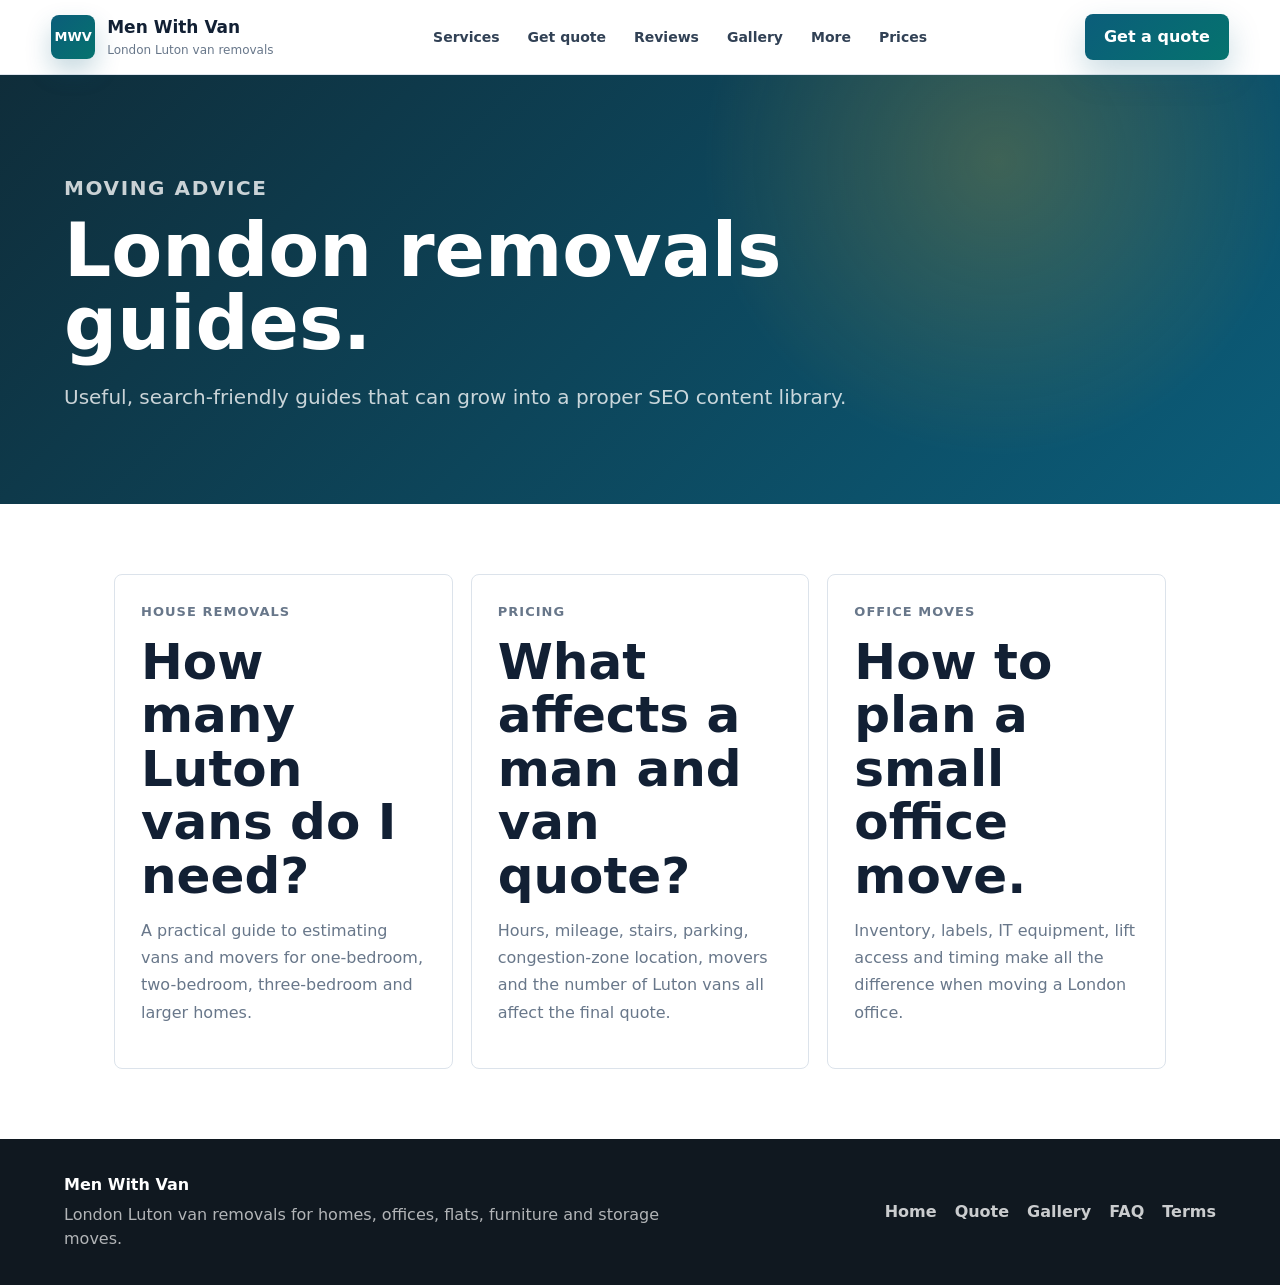
==== outputs/menwithvan-demo/blog.html @ d0f8f860 "Add color to Step 3 amount card" ====
<!doctype html>
<html lang="en-GB">
  <head>
    <meta charset="utf-8">
    <meta name="viewport" content="width=device-width, initial-scale=1">
    <title>Moving Advice | Men With Van London</title>
    <meta name="description" content="Moving advice from Men With Van, covering London Luton van removals, packing, stairs, office moves, furniture delivery and moving costs.">
    <link rel="canonical" href="https://www.menwithvan.com/blog.html">
    <link rel="stylesheet" href="styles.css?v=20260619-step3-color">
  </head>
  <body>
    <header class="site-header">
      <a class="brand" href="/" aria-label="Men With Van home"><span class="brand-mark">MWV</span><span><strong>Men With Van</strong><small>London Luton van removals</small></span></a>
      <nav class="main-nav" aria-label="Main navigation"><a href="/#services">Services</a><a href="/#quote">Get quote</a><a href="reviews.html">Reviews</a><a href="gallery.html">Gallery</a><div class="nav-dropdown"><button type="button" aria-haspopup="true">More</button><div class="dropdown-menu"><a href="/#areas">Areas</a><a href="faq.html">FAQ</a><a href="blog.html">Moving advice</a><a href="terms-and-conditions.html">Terms</a></div></div><a href="/#prices">Prices</a></nav>
      <a class="header-cta" href="/#quote">Get a quote</a>
    </header>
    <main>
      <section class="page-hero">
        <p class="eyebrow">Moving advice</p>
        <h1>London removals guides.</h1>
        <p>Useful, search-friendly guides that can grow into a proper SEO content library.</p>
      </section>
      <section class="content-page">
        <div class="article-grid">
          <article class="article-card"><p class="tag">House removals</p><h2>How many Luton vans do I need?</h2><p>A practical guide to estimating vans and movers for one-bedroom, two-bedroom, three-bedroom and larger homes.</p></article>
          <article class="article-card"><p class="tag">Pricing</p><h2>What affects a man and van quote?</h2><p>Hours, mileage, stairs, parking, congestion-zone location, movers and the number of Luton vans all affect the final quote.</p></article>
          <article class="article-card"><p class="tag">Office moves</p><h2>How to plan a small office move.</h2><p>Inventory, labels, IT equipment, lift access and timing make all the difference when moving a London office.</p></article>
        </div>
      </section>
    </main>
    <footer class="site-footer"><div><strong>Men With Van</strong><p>London Luton van removals for homes, offices, flats, furniture and storage moves.</p></div><nav aria-label="Footer navigation"><a href="/">Home</a><a href="/#quote">Quote</a><a href="gallery.html">Gallery</a><a href="faq.html">FAQ</a><a href="terms-and-conditions.html">Terms</a></nav></footer>
  </body>
</html>
---- outputs/menwithvan-demo/styles.css ----
:root {
  --ink: #122034;
  --text: #314155;
  --muted: #68778a;
  --line: #dce3eb;
  --paper: #ffffff;
  --soft: #f4f8fb;
  --soft-2: #eef5f4;
  --brand: #0b5d7a;
  --brand-2: #05736e;
  --brand-dark: #0f2d3a;
  --accent: #f0b429;
  --accent-soft: #fff6d8;
  --success: #2f8f5b;
  --shadow: 0 24px 70px rgba(8, 23, 38, 0.2);
  --max: 1180px;
}

* {
  box-sizing: border-box;
}

html {
  scroll-behavior: smooth;
  scroll-padding-top: 96px;
  overflow-x: clip;
}

body {
  margin: 0;
  color: var(--ink);
  font-family: Inter, ui-sans-serif, system-ui, -apple-system, BlinkMacSystemFont, "Segoe UI", sans-serif;
  background: var(--paper);
  overflow-x: clip;
}

body,
input,
select,
textarea,
button {
  font: 16px/1.5 Inter, ui-sans-serif, system-ui, -apple-system, BlinkMacSystemFont, "Segoe UI", sans-serif;
}

img {
  display: block;
  max-width: 100%;
}

a {
  color: inherit;
  text-decoration: none;
}

.skip-link {
  position: absolute;
  left: 16px;
  top: -60px;
  z-index: 100;
  padding: 10px 14px;
  color: #fff;
  background: var(--brand);
  border-radius: 8px;
}

.skip-link:focus {
  top: 12px;
}

.site-header {
  position: sticky;
  top: 0;
  z-index: 20;
  display: flex;
  align-items: center;
  justify-content: space-between;
  gap: 22px;
  padding: 14px clamp(18px, 4vw, 58px);
  background: rgba(255, 255, 255, 0.96);
  border-bottom: 1px solid rgba(220, 227, 235, 0.9);
  backdrop-filter: blur(16px);
}

.brand,
.main-nav,
.hero-actions,
.proof-list,
.metric-band,
.site-footer,
.site-footer nav {
  display: flex;
  align-items: center;
}

.brand {
  gap: 12px;
  min-width: 224px;
}

.brand-mark {
  display: grid;
  place-items: center;
  width: 44px;
  height: 44px;
  color: #fff;
  font-size: 13px;
  font-weight: 900;
  background: linear-gradient(135deg, var(--brand), var(--brand-2));
  border-radius: 8px;
  box-shadow: 0 12px 26px rgba(11, 93, 122, 0.24);
}

.brand strong,
.brand small {
  display: block;
}

.brand strong {
  font-size: 17px;
  letter-spacing: 0;
}

.brand small {
  color: var(--muted);
  font-size: 12px;
}

.main-nav {
  gap: clamp(14px, 2.2vw, 28px);
  color: var(--text);
  font-size: 14px;
  font-weight: 700;
}

.main-nav a {
  position: relative;
  padding: 8px 0;
}

.main-nav a::after,
.nav-dropdown > button::after {
  position: absolute;
  left: 0;
  bottom: 0;
  width: 0;
  height: 2px;
  background: var(--brand);
  content: "";
  transition: width 160ms ease;
}

.main-nav a:hover::after,
.nav-dropdown:hover > button::after,
.nav-dropdown:focus-within > button::after {
  width: 100%;
}

.nav-dropdown {
  position: relative;
}

.nav-dropdown > button {
  position: relative;
  padding: 8px 0;
  color: inherit;
  font: inherit;
  font-weight: 700;
  background: transparent;
  border: 0;
  cursor: pointer;
}

.dropdown-menu {
  position: absolute;
  right: 0;
  top: calc(100% + 10px);
  display: grid;
  min-width: 190px;
  padding: 10px;
  background: #fff;
  border: 1px solid var(--line);
  border-radius: 8px;
  box-shadow: var(--shadow);
  opacity: 0;
  pointer-events: none;
  transform: translateY(-6px);
  transition: opacity 140ms ease, transform 140ms ease;
}

.nav-dropdown:hover .dropdown-menu,
.nav-dropdown:focus-within .dropdown-menu {
  opacity: 1;
  pointer-events: auto;
  transform: translateY(0);
}

.dropdown-menu a {
  padding: 10px 12px;
  border-radius: 8px;
}

.dropdown-menu a::after {
  display: none;
}

.dropdown-menu a:hover {
  background: var(--soft);
}

.button,
.header-cta,
.quote-panel button {
  display: inline-flex;
  align-items: center;
  justify-content: center;
  min-height: 46px;
  padding: 0 19px;
  border: 0;
  border-radius: 8px;
  font-weight: 850;
  cursor: pointer;
}

.header-cta,
.button.primary,
.quote-panel button {
  color: #fff;
  background: linear-gradient(135deg, var(--brand), var(--brand-2));
  box-shadow: 0 14px 32px rgba(11, 93, 122, 0.22);
}

.button.secondary {
  color: #fff;
  background: rgba(255, 255, 255, 0.16);
  border: 1px solid rgba(255, 255, 255, 0.46);
}

.hero {
  position: relative;
  min-height: 760px;
  overflow: hidden;
  color: #fff;
}

.hero picture,
.hero-image,
.hero-overlay {
  position: absolute;
  inset: 0;
  width: 100%;
  height: 100%;
}

.hero-image {
  object-fit: cover;
  object-position: 50% center;
  filter: saturate(1.08) contrast(1.05) brightness(0.9);
  transform: scale(1.008);
  transform-origin: center;
}

.hero-overlay {
  background:
    radial-gradient(circle at 64% 18%, rgba(240, 180, 41, 0.14), transparent 28%),
    linear-gradient(90deg, rgba(8, 18, 29, 0.96) 0%, rgba(8, 18, 29, 0.82) 42%, rgba(8, 18, 29, 0.36) 100%),
    linear-gradient(180deg, rgba(8, 18, 29, 0.1), rgba(8, 18, 29, 0.72));
}

.hero-inner {
  position: relative;
  display: grid;
  grid-template-columns: minmax(360px, 0.92fr) minmax(460px, 640px);
  grid-template-areas:
    "copy quote"
    "support result";
  column-gap: 44px;
  row-gap: 24px;
  align-items: start;
  max-width: 1520px;
  min-height: 760px;
  margin: 0 auto;
  padding: 84px clamp(20px, 5vw, 64px);
}

.hero-copy-block {
  grid-area: copy;
  align-self: center;
  max-width: 760px;
}

.quote-support-card {
  grid-area: support;
  align-self: start;
  max-width: 620px;
  scroll-margin-top: 110px;
  padding: 22px;
  color: #fff;
  background:
    linear-gradient(135deg, rgba(15, 45, 58, 0.84), rgba(11, 93, 122, 0.62)),
    rgba(8, 18, 29, 0.72);
  border: 1px solid rgba(255, 255, 255, 0.18);
  border-radius: 8px;
  box-shadow: 0 22px 58px rgba(0, 0, 0, 0.2);
  backdrop-filter: blur(8px);
}

.quote-support-card .panel-kicker {
  color: var(--accent);
}

.quote-support-card h2 {
  max-width: 540px;
  margin-bottom: 12px;
  color: #fff;
  font-size: clamp(26px, 2.7vw, 40px);
  line-height: 1.08;
}

.quote-support-card p {
  max-width: 560px;
  margin-bottom: 18px;
  color: rgba(255, 255, 255, 0.82);
  font-size: 15px;
  font-weight: 650;
  line-height: 1.58;
}

.quote-support-card dl {
  display: grid;
  gap: 10px;
  margin: 0;
}

.quote-support-card dl div {
  display: grid;
  grid-template-columns: 108px minmax(0, 1fr);
  gap: 12px;
  padding: 12px 0;
  border-top: 1px solid rgba(255, 255, 255, 0.14);
}

.quote-support-card dt,
.quote-support-card dd {
  margin: 0;
}

.quote-support-card dt {
  color: var(--accent);
  font-size: 12px;
  font-weight: 950;
  text-transform: uppercase;
}

.quote-support-card dd {
  color: rgba(255, 255, 255, 0.9);
  font-size: 13px;
  font-weight: 760;
  line-height: 1.4;
}

.eyebrow,
.panel-kicker,
.tag {
  margin: 0 0 12px;
  color: var(--brand);
  font-size: 13px;
  font-weight: 900;
  letter-spacing: 0.08em;
  text-transform: uppercase;
}

.hero .eyebrow,
.final-cta .eyebrow {
  color: var(--accent);
}

h1,
h2,
h3,
p {
  margin-top: 0;
}

h1 {
  max-width: 820px;
  margin-bottom: 22px;
  font-size: clamp(42px, 5.8vw, 78px);
  line-height: 0.98;
  letter-spacing: 0;
}

h2 {
  margin-bottom: 14px;
  font-size: clamp(30px, 4.1vw, 50px);
  line-height: 1.07;
  letter-spacing: 0;
}

h3 {
  margin-bottom: 10px;
  font-size: 22px;
  line-height: 1.2;
}

.hero-copy {
  max-width: 660px;
  color: rgba(255, 255, 255, 0.88);
  font-size: clamp(18px, 2vw, 22px);
  line-height: 1.56;
}

.hero-actions {
  flex-wrap: wrap;
  gap: 12px;
  margin-top: 30px;
}

.proof-list {
  flex-wrap: wrap;
  gap: 10px;
  margin: 32px 0 0;
  padding: 0;
  list-style: none;
}

.proof-list li {
  padding: 9px 12px;
  color: rgba(255, 255, 255, 0.9);
  font-size: 14px;
  font-weight: 800;
  background: rgba(255, 255, 255, 0.13);
  border: 1px solid rgba(255, 255, 255, 0.22);
  border-radius: 8px;
}

.quote-panel {
  grid-area: quote;
  width: 100%;
  scroll-margin-top: 110px;
  padding: 24px;
  color: var(--ink);
  background: rgba(255, 255, 255, 0.96);
  border: 1px solid rgba(255, 255, 255, 0.72);
  border-radius: 8px;
  box-shadow: var(--shadow);
}

.quote-panel h2 {
  margin-bottom: 18px;
  font-size: 27px;
  line-height: 1.08;
}

.form-grid {
  display: grid;
  grid-template-columns: repeat(2, minmax(0, 1fr));
  gap: 12px;
}

label {
  color: var(--text);
  font-size: 13px;
  font-weight: 850;
}

label small {
  display: block;
  margin-top: 6px;
  color: var(--muted);
  font-size: 12px;
  font-weight: 700;
  line-height: 1.35;
}

.full {
  grid-column: 1 / -1;
}

.location-card {
  display: grid;
  gap: 12px;
  min-width: 0;
  margin: 0;
  padding: 14px;
  background: #f8fbfd;
  border: 1px solid var(--line);
  border-radius: 8px;
}

.delivery-stack {
  display: grid;
  grid-template-columns: minmax(0, 1fr) minmax(220px, 0.82fr);
  gap: 12px;
  align-items: stretch;
  min-width: 0;
}

.delivery-stack .location-card,
.delivery-stack .additional-stops {
  min-height: 100%;
}

.location-card legend {
  padding: 0 6px;
  color: var(--ink);
  font-size: 13px;
  font-weight: 900;
}

.included-note {
  display: grid;
  gap: 4px;
  align-self: stretch;
  align-content: start;
  padding: 12px 14px;
  background: #f7fbf8;
  border: 1px solid rgba(47, 143, 91, 0.24);
  border-radius: 8px;
}

.included-note strong {
  color: var(--ink);
  font-size: 13px;
  font-weight: 900;
}

.included-note span {
  color: var(--muted);
  font-size: 12px;
  font-weight: 750;
  line-height: 1.45;
}

.service-choice {
  display: grid;
  gap: 4px;
  align-content: start;
  align-self: stretch;
  min-width: 0;
  padding: 12px 14px;
  color: var(--ink);
  background: #fffdf6;
  border: 1px solid #ead7a2;
  border-radius: 8px;
}

.service-choice select {
  max-width: 160px;
  font-weight: 900;
}

.service-choice small {
  color: var(--text);
  font-weight: 720;
  line-height: 1.45;
}

input,
select,
textarea {
  width: 100%;
  margin-top: 7px;
  color: var(--ink);
  background: #fff;
  border: 1px solid var(--line);
  border-radius: 8px;
  outline: none;
  transition: border-color 140ms ease, box-shadow 140ms ease;
}

input,
select {
  height: 48px;
  padding: 0 12px;
}

textarea {
  min-height: 104px;
  padding: 12px;
  resize: vertical;
}

input:focus,
select:focus,
textarea:focus {
  border-color: var(--brand);
  box-shadow: 0 0 0 4px rgba(11, 93, 122, 0.12);
}

.quote-panel button {
  width: 100%;
  margin-top: 16px;
  font-size: 16px;
}

.form-note {
  margin: 10px 0 0;
  color: var(--muted);
  font-size: 12px;
  font-weight: 700;
}

.field-label {
  margin-bottom: 8px;
  color: var(--ink);
  font-size: 14px;
  font-weight: 850;
}

.additional-stops small {
  display: block;
  margin-top: 8px;
  color: var(--muted);
  font-size: 12px;
  line-height: 1.5;
}

.additional-stops {
  min-width: 0;
  padding: 14px;
  background: #fff;
  border: 1px solid rgba(11, 93, 122, 0.16);
  border-radius: 8px;
}

.additional-stop-list {
  display: grid;
  gap: 8px;
}

.additional-stop-row {
  display: grid;
  grid-template-columns: minmax(0, 1fr) auto;
  gap: 8px;
}

.date-time-grid {
  display: grid;
  grid-template-columns: repeat(2, minmax(0, 1fr));
  gap: 14px;
}

.quote-actions {
  display: grid;
  gap: 8px;
  margin-top: 16px;
}

.quote-actions[hidden],
.booking-panel[hidden],
.time-field[hidden] {
  display: none;
}

.quote-actions button,
.booking-panel button[type="submit"] {
  min-height: 48px;
  padding: 0 18px;
  color: #fff;
  font-weight: 900;
  background: var(--brand);
  border: 0;
  border-radius: 8px;
  cursor: pointer;
}

.quote-actions p {
  color: var(--muted);
  font-size: 13px;
}

.booking-hero-card {
  display: grid;
  grid-template-columns: auto 1fr;
  gap: 16px;
  align-items: start;
  padding: 20px;
  color: #fff;
  background:
    linear-gradient(135deg, rgba(15, 45, 58, 0.96), rgba(11, 93, 122, 0.94)),
    var(--brand-dark);
  border-radius: 8px;
}

.booking-step-pill {
  display: inline-flex;
  align-items: center;
  min-height: 30px;
  padding: 0 10px;
  color: var(--brand-dark);
  font-size: 12px;
  font-weight: 950;
  text-transform: uppercase;
  background: var(--accent);
  border-radius: 999px;
}

.booking-hero-card h3,
.booking-hero-card p {
  margin: 0;
}

.booking-hero-card h3 {
  color: #fff;
  font-size: clamp(24px, 3vw, 34px);
  line-height: 1.08;
}

.booking-hero-card p {
  max-width: 760px;
  margin-top: 8px;
  color: rgba(255, 255, 255, 0.8);
}

.booking-progress-strip {
  display: grid;
  grid-template-columns: repeat(3, minmax(0, 1fr));
  gap: 8px;
  margin: 14px 0;
}

.booking-progress-strip span {
  padding: 10px 12px;
  color: var(--brand-dark);
  font-size: 12px;
  font-weight: 950;
  text-align: center;
  text-transform: uppercase;
  background: #edf7f8;
  border: 1px solid rgba(11, 93, 122, 0.14);
  border-radius: 8px;
}

.booking-section {
  margin-top: 14px;
  padding: 18px;
  background: #fff;
  border: 1px solid var(--line);
  border-radius: 8px;
  box-shadow: 0 14px 36px rgba(13, 32, 51, 0.05);
}

.booking-section-head {
  margin-bottom: 14px;
}

.booking-section-head span,
.availability-card-head span,
.calendar-label {
  display: block;
  color: var(--brand);
  font-size: 12px;
  font-weight: 950;
  letter-spacing: 0;
  text-transform: uppercase;
}

.booking-section-head h4,
.availability-card-head strong {
  display: block;
  margin: 3px 0 0;
  color: var(--ink);
  font-size: 20px;
  line-height: 1.16;
}

.booking-section-head p {
  max-width: 720px;
  margin: 6px 0 0;
  color: var(--muted);
  font-size: 14px;
}

.schedule-board {
  display: grid;
  grid-template-columns: minmax(210px, 0.85fr) minmax(280px, 1.15fr);
  gap: 14px;
  align-items: stretch;
}

.calendar-card,
.availability-card {
  min-height: 100%;
  padding: 16px;
  background: #f8fbfd;
  border: 1px solid var(--line);
  border-radius: 8px;
}

.calendar-card {
  display: grid;
  gap: 14px;
  align-content: start;
}

.calendar-picker {
  display: grid;
  gap: 10px;
}

.calendar-nav {
  display: grid;
  grid-template-columns: 42px 1fr 42px;
  gap: 8px;
  align-items: center;
}

.calendar-nav strong {
  color: var(--ink);
  font-size: 17px;
  font-weight: 950;
  text-align: center;
}

.calendar-weekdays,
.calendar-grid {
  display: grid;
  grid-template-columns: repeat(7, minmax(0, 1fr));
  gap: 6px;
}

.calendar-weekdays span {
  color: var(--muted);
  font-size: 11px;
  font-weight: 900;
  text-align: center;
}

.calendar-empty {
  min-height: 38px;
}

.calendar-nav button,
.calendar-day {
  width: 100%;
  min-height: 38px;
  margin-top: 0;
  padding: 0;
  color: var(--ink);
  font-size: 13px;
  font-weight: 850;
  background: #fff;
  border: 1px solid var(--line);
  border-radius: 8px;
  box-shadow: none;
  cursor: pointer;
}

.calendar-nav button {
  min-height: 40px;
  color: var(--brand);
  font-size: 19px;
}

.calendar-nav button:disabled,
.calendar-day:disabled {
  color: #a0acba;
  background: #f5f8fa;
  cursor: not-allowed;
  opacity: 0.75;
}

.calendar-day.is-today {
  border-color: var(--accent);
  box-shadow: inset 0 0 0 1px rgba(240, 180, 41, 0.35);
}

.calendar-day.is-selected {
  color: #fff;
  background: linear-gradient(135deg, var(--brand), var(--brand-2));
  border-color: var(--brand);
  box-shadow: 0 10px 22px rgba(11, 93, 122, 0.18);
}

.selected-date-card {
  padding: 14px;
  background: #fff;
  border: 1px solid rgba(11, 93, 122, 0.16);
  border-radius: 8px;
}

.selected-date-card small,
.selected-date-card span {
  display: block;
  color: var(--muted);
  font-size: 12px;
  font-weight: 800;
}

.selected-date-card strong {
  display: block;
  margin: 4px 0;
  color: var(--ink);
  font-size: 19px;
  line-height: 1.18;
}

.selected-time-summary {
  margin-top: 8px;
  padding-top: 8px;
  color: var(--brand-dark);
  border-top: 1px solid rgba(11, 93, 122, 0.14);
}

.selected-time-summary[hidden] {
  display: none;
}

.availability-card {
  background:
    linear-gradient(180deg, #ffffff, #f8fbfd);
}

.availability-card-head {
  display: flex;
  justify-content: space-between;
  gap: 14px;
  margin-bottom: 12px;
}

.availability-card-head small {
  max-width: 170px;
  color: var(--muted);
  font-size: 12px;
  font-weight: 800;
  text-align: right;
}

.time-slot-grid {
  display: grid;
  grid-template-columns: repeat(auto-fit, minmax(78px, 1fr));
  gap: 8px;
}

.time-slot {
  display: block;
}

.time-slot input {
  position: absolute;
  opacity: 0;
  pointer-events: none;
}

.time-slot span {
  display: block;
  min-height: 42px;
  padding: 11px 8px;
  color: var(--ink);
  font-size: 13px;
  font-weight: 850;
  text-align: center;
  background: #fff;
  border: 1px solid var(--line);
  border-radius: 8px;
  cursor: pointer;
}

.time-slot input:focus-visible + span {
  outline: 3px solid rgba(11, 93, 122, 0.22);
  outline-offset: 2px;
}

.time-slot input:checked + span {
  color: #fff;
  background: linear-gradient(135deg, var(--brand), var(--brand-2));
  border-color: var(--brand);
  box-shadow: 0 10px 22px rgba(11, 93, 122, 0.2);
}

.time-slot input:disabled + span {
  color: var(--muted);
  background: #f5f8fa;
  cursor: not-allowed;
}

.time-slot.unavailable span {
  text-decoration: line-through;
}

.availability-note {
  margin: 0 0 10px;
  padding: 10px 12px;
  color: var(--muted);
  font-size: 12px;
  font-weight: 750;
  line-height: 1.45;
  background: #eef7fa;
  border: 1px solid rgba(11, 93, 122, 0.14);
  border-radius: 8px;
}

.availability-note[hidden] {
  display: none;
}

.availability-note.ok {
  color: var(--brand-dark);
}

.availability-note.warn {
  color: #9d3f2f;
  background: #fff8f6;
  border-color: #f0b8aa;
}

.inline-action,
.remove-stop {
  min-height: 42px;
  padding: 0 12px;
  color: var(--brand);
  font-weight: 850;
  background: #eef7fa;
  border: 1px solid rgba(11, 93, 122, 0.22);
  border-radius: 8px;
  cursor: pointer;
}

.inline-action {
  margin-top: 8px;
}

.remove-stop {
  color: #9d3f2f;
  background: #fff8f6;
  border-color: #f0b8aa;
}

.quote-result {
  grid-area: result;
  justify-self: stretch;
  width: 100%;
  scroll-margin-top: 110px;
  margin-top: 0;
  padding: 18px;
  color: var(--text);
  background: #f8fbfd;
  border: 1px solid var(--line);
  border-radius: 8px;
}

.quote-result[hidden] {
  display: none;
}

.quote-result.loading {
  border-color: rgba(11, 93, 122, 0.32);
}

.quote-result.success {
  background: #f7fbf8;
  border-color: rgba(47, 143, 91, 0.28);
}

.quote-result.error {
  background: #fff8f6;
  border-color: #f0b8aa;
}

.quote-result.payment-panel {
  background: #f8fbfd;
  border-color: rgba(11, 93, 122, 0.22);
  box-shadow: 0 18px 44px rgba(13, 32, 51, 0.08);
}

.embedded-payment-panel {
  margin-top: 18px;
  padding: clamp(10px, 1.5vw, 16px);
  background:
    linear-gradient(135deg, rgba(238, 247, 250, 0.96), rgba(255, 255, 255, 0.98) 54%, rgba(255, 246, 216, 0.36)),
    #fff;
  border: 1px solid rgba(11, 93, 122, 0.18);
  border-radius: 8px;
  border-color: rgba(11, 93, 122, 0.18);
  box-shadow: 0 24px 62px rgba(13, 32, 51, 0.11);
}

.embedded-payment-panel.is-refreshing .embedded-checkout-frame {
  min-height: 220px;
  opacity: 0.42;
  pointer-events: none;
}

.embedded-payment-shell {
  display: grid;
  grid-template-columns: 1fr;
  gap: 14px;
  align-items: start;
}

.embedded-payment-summary,
.embedded-payment-form-card {
  padding: clamp(18px, 2.2vw, 26px);
  background: rgba(255, 255, 255, 0.96);
  border: 1px solid rgba(11, 93, 122, 0.14);
  border-radius: 8px;
  box-shadow: 0 16px 38px rgba(13, 32, 51, 0.07);
}

.embedded-payment-summary {
  background:
    linear-gradient(180deg, rgba(11, 93, 122, 0.98), rgba(16, 111, 145, 0.96)),
    var(--brand);
  color: #fff;
}

.embedded-payment-summary .booking-step-pill {
  color: var(--brand-dark);
  background: #fff;
  border-color: rgba(255, 255, 255, 0.5);
}

.embedded-payment-head {
  margin-top: 14px;
}

.embedded-payment-head span,
.embedded-payment-form-head span {
  display: block;
  color: var(--accent);
  font-size: 12px;
  font-weight: 950;
  text-transform: uppercase;
}

.embedded-payment-head strong {
  display: block;
  margin-top: 5px;
  color: #fff;
  font-size: clamp(28px, 3.2vw, 42px);
  line-height: 1.08;
  text-transform: uppercase;
}

.embedded-payment-head p,
.secure-payment-note {
  color: rgba(255, 255, 255, 0.78);
}

.payment-amount-card {
  position: relative;
  display: grid;
  justify-items: center;
  gap: 8px;
  margin-top: 18px;
  padding: 20px 18px 18px;
  color: var(--ink);
  text-align: center;
  background:
    linear-gradient(135deg, rgba(255, 246, 216, 0.98) 0%, rgba(255, 255, 255, 0.98) 48%, rgba(229, 248, 250, 0.98) 100%);
  border: 1px solid rgba(240, 180, 41, 0.48);
  border-radius: 8px;
  box-shadow:
    0 18px 36px rgba(13, 32, 51, 0.14),
    inset 0 1px 0 rgba(255, 255, 255, 0.78);
  overflow: hidden;
}

.payment-amount-card::before {
  content: "";
  position: absolute;
  top: 0;
  right: 0;
  left: 0;
  height: 4px;
  background: linear-gradient(90deg, var(--accent), #f7d86b, var(--brand-2));
}

.payment-amount-card small,
.payment-amount-card span {
  display: block;
  color: rgba(11, 93, 122, 0.78);
  font-size: 12px;
  font-weight: 950;
  text-transform: uppercase;
}

.payment-amount-card strong {
  display: block;
  color: var(--brand-dark);
  font-size: clamp(34px, 4.2vw, 48px);
  line-height: 1;
}

.payment-summary-lines {
  display: grid;
  gap: 8px;
  margin-top: 16px;
  padding-top: 16px;
  border-top: 1px solid rgba(255, 255, 255, 0.2);
}

.payment-summary-lines p {
  display: grid;
  grid-template-columns: 86px minmax(0, 1fr);
  gap: 10px;
  margin: 0;
  color: rgba(255, 255, 255, 0.92);
  font-size: 14px;
  font-weight: 780;
  line-height: 1.38;
}

.payment-summary-lines span {
  color: rgba(255, 255, 255, 0.64);
  font-size: 12px;
  font-weight: 950;
  text-transform: uppercase;
}

.payment-overtime-note {
  display: grid;
  gap: 4px;
  margin-top: 14px;
  padding: 13px 14px;
  color: var(--ink);
  background: var(--accent-soft);
  border: 1px solid rgba(240, 180, 41, 0.46);
  border-radius: 8px;
}

.payment-overtime-note strong {
  color: var(--brand-dark);
  font-size: 13px;
  font-weight: 950;
}

.payment-overtime-note span {
  color: var(--text);
  font-size: 13px;
  font-weight: 760;
  line-height: 1.42;
}

.secure-payment-note {
  margin-top: 14px;
  font-size: 13px;
  line-height: 1.45;
}

.embedded-payment-form-head strong {
  display: block;
  margin-top: 3px;
  color: var(--ink);
  font-size: 24px;
}

.embedded-payment-status {
  margin: 12px 0;
  padding: 10px 12px;
  color: var(--muted);
  font-size: 13px;
  font-weight: 800;
  background: #eef7fa;
  border: 1px solid rgba(11, 93, 122, 0.14);
  border-radius: 8px;
}

.embedded-payment-status.ok {
  color: var(--brand-dark);
}

.embedded-payment-status.warn {
  color: #9d3f2f;
  background: #fff8f6;
  border-color: #f0b8aa;
}

.embedded-checkout-frame {
  min-height: 560px;
  overflow: hidden;
  background: #fff;
  border: 1px solid var(--line);
  border-radius: 8px;
}

.quote-result strong {
  color: var(--ink);
}

.quote-result .embedded-payment-head strong,
.quote-result .payment-summary-lines p {
  color: #fff;
}

.quote-result .payment-amount-card strong {
  color: var(--brand-dark);
}

.quote-result .embedded-payment-form-head strong {
  color: var(--ink);
}

.quote-result p,
.quote-result ul {
  margin: 8px 0 0;
  padding: 0;
}

.quote-result ul {
  padding-left: 18px;
  color: var(--muted);
  font-size: 13px;
}

.quote-result-head,
.quote-breakdown div {
  display: flex;
  align-items: baseline;
  justify-content: space-between;
  gap: 14px;
}

.quote-result-head {
  margin-bottom: 14px;
}

.quote-result-head span {
  color: var(--muted);
  font-size: 13px;
  font-weight: 850;
  text-transform: uppercase;
}

.quote-result-head strong {
  font-size: 28px;
}

.quote-breakdown {
  display: grid;
  gap: 8px;
  margin: 0;
  padding-top: 12px;
  border-top: 1px solid var(--line);
}

.quote-breakdown dt {
  color: var(--muted);
}

.quote-breakdown dd {
  margin: 0;
  color: var(--ink);
  font-weight: 850;
  text-align: right;
}

.quote-breakdown dd small {
  display: block;
  margin-top: 3px;
  color: var(--muted);
  font-size: 12px;
  font-weight: 750;
}

.quote-breakdown .total {
  padding-top: 8px;
  border-top: 1px solid var(--line);
}

.quote-breakdown .total dt,
.quote-breakdown .total dd {
  color: var(--ink);
  font-weight: 900;
}

.quote-distance {
  color: var(--muted);
  font-size: 13px;
}

.booking-panel {
  margin-top: 22px;
  padding: 16px;
  background:
    linear-gradient(180deg, rgba(255, 255, 255, 0.92), rgba(244, 248, 251, 0.96)),
    #fff;
  border: 1px solid rgba(11, 93, 122, 0.15);
  border-radius: 8px;
  box-shadow: 0 22px 58px rgba(13, 32, 51, 0.1);
}

.booking-panel h3 {
  margin-bottom: 6px;
}

.booking-panel p {
  color: var(--muted);
  font-size: 14px;
}

.address-section {
  background:
    linear-gradient(135deg, rgba(238, 247, 250, 0.96), rgba(255, 255, 255, 0.98) 52%, rgba(255, 246, 216, 0.5)),
    #fff;
  border-color: rgba(11, 93, 122, 0.18);
  box-shadow: 0 18px 42px rgba(13, 32, 51, 0.08);
}

.address-field-grid {
  gap: 14px;
}

.address-card {
  display: grid;
  align-content: start;
  min-width: 0;
  padding: 14px;
  color: var(--text);
  background: rgba(255, 255, 255, 0.92);
  border: 1px solid rgba(11, 93, 122, 0.16);
  border-radius: 8px;
  box-shadow: 0 12px 28px rgba(13, 32, 51, 0.05);
}

.address-card textarea {
  min-height: 122px;
  background: #fbfdff;
}

.booking-panel button {
  width: 100%;
  margin-top: 16px;
}

.booking-submit-status {
  margin: 14px 0 0;
  padding: 12px 14px;
  color: var(--brand-dark);
  font-size: 13px;
  font-weight: 850;
  background: #eef7fa;
  border: 1px solid rgba(11, 93, 122, 0.16);
  border-radius: 8px;
}

.booking-submit-status.warn {
  color: #9d3f2f;
  background: #fff8f6;
  border-color: #f0b8aa;
}

.booking-submit-status[hidden] {
  display: none;
}

.booking-panel .calendar-nav button,
.booking-panel .calendar-day {
  margin-top: 0;
}

.payment-choice-panel {
  display: grid;
  gap: 14px;
  padding: 14px;
  background:
    linear-gradient(135deg, rgba(238, 247, 250, 0.98), rgba(255, 255, 255, 0.98) 58%, rgba(255, 246, 216, 0.5)),
    #fff;
  border: 1px solid rgba(11, 93, 122, 0.16);
  border-radius: 8px;
}

.payment-choice-copy {
  display: grid;
  gap: 3px;
}

.payment-choice-copy span,
.payment-choice-eyebrow {
  color: var(--brand);
  font-size: 11px;
  font-weight: 950;
  letter-spacing: 0.04em;
  text-transform: uppercase;
}

.payment-choice-copy strong {
  color: var(--ink);
  font-size: 18px;
  line-height: 1.2;
}

.payment-choice-grid {
  display: grid;
  grid-template-columns: repeat(2, minmax(0, 1fr));
  gap: 12px;
}

.payment-choice-card {
  position: relative;
  display: block;
  min-width: 0;
}

.payment-choice-card input {
  position: absolute;
  opacity: 0;
  pointer-events: none;
}

.payment-choice-card-body {
  display: grid;
  align-content: start;
  gap: 6px;
  min-height: 146px;
  padding: 16px;
  background: rgba(255, 255, 255, 0.92);
  border: 1px solid var(--line);
  border-radius: 8px;
  cursor: pointer;
  transition: border-color 140ms ease, box-shadow 140ms ease, transform 140ms ease;
}

.payment-choice-card strong {
  color: var(--ink);
  font-size: 18px;
  line-height: 1.2;
}

.payment-choice-card small {
  margin-top: 0;
  color: var(--muted);
  font-size: 13px;
  line-height: 1.45;
}

.payment-choice-card input:focus-visible + .payment-choice-card-body {
  outline: 3px solid rgba(11, 93, 122, 0.22);
  outline-offset: 2px;
}

.payment-choice-card input:checked + .payment-choice-card-body {
  border-color: rgba(11, 93, 122, 0.42);
  box-shadow: 0 14px 30px rgba(11, 93, 122, 0.14), inset 0 0 0 2px rgba(240, 180, 41, 0.36);
  transform: translateY(-1px);
}

.payment-choice-card input:checked + .payment-choice-card-body .payment-choice-eyebrow {
  color: #8d6817;
}

.payment-choice-note {
  margin: 0;
  padding: 11px 12px;
  color: var(--text);
  font-size: 13px;
  font-weight: 760;
  line-height: 1.45;
  background: rgba(255, 246, 216, 0.75);
  border: 1px solid #ead7a2;
  border-radius: 8px;
}

.payment-link {
  display: inline-flex;
  align-items: center;
  justify-content: center;
  min-height: 46px;
  padding: 0 18px;
  color: #fff;
  font-weight: 900;
  background: var(--brand);
  border-radius: 8px;
  text-decoration: none;
}

.secondary-link {
  color: var(--brand);
  background: #eef7fa;
  border: 1px solid rgba(11, 93, 122, 0.22);
}

.calendar-actions {
  display: flex;
  flex-wrap: wrap;
  gap: 10px;
}

.terms-check {
  display: flex;
  gap: 10px;
  align-items: flex-start;
  padding: 12px 14px;
  color: var(--text);
  background: #f8fbfd;
  border: 1px solid var(--line);
  border-radius: 8px;
}

.terms-check input {
  width: auto;
  height: auto;
  margin-top: 3px;
}

.terms-check a {
  color: var(--brand);
  text-decoration: underline;
  text-underline-offset: 2px;
}

.metric-band {
  position: relative;
  z-index: 2;
  display: grid;
  grid-template-columns: repeat(4, minmax(0, 1fr));
  max-width: var(--max);
  margin: -44px auto 0;
  padding: 0 clamp(20px, 4vw, 0px);
  gap: 14px;
}

.metric-band div {
  min-height: 122px;
  padding: 22px;
  background: #fff;
  border: 1px solid var(--line);
  border-top: 4px solid var(--brand);
  border-radius: 8px;
  box-shadow: 0 18px 52px rgba(13, 32, 51, 0.12);
}

.metric-band strong,
.metric-band span {
  display: block;
}

.metric-band strong {
  margin-bottom: 7px;
  color: var(--brand-dark);
  font-size: 25px;
  line-height: 1.1;
}

.metric-band span {
  color: var(--muted);
}

.gallery-preview-section {
  padding: 88px clamp(20px, 5vw, 72px);
  background:
    linear-gradient(180deg, #fff 0%, #f7fbfd 100%);
}

.gallery-preview-layout {
  display: grid;
  grid-template-columns: minmax(280px, 0.78fr) minmax(420px, 1.22fr);
  gap: 26px;
  align-items: stretch;
  max-width: var(--max);
  margin: 0 auto;
}

.gallery-copy-panel {
  display: grid;
  align-content: center;
  padding: clamp(26px, 4vw, 42px);
  color: #fff;
  background:
    radial-gradient(circle at 20% 14%, rgba(240, 180, 41, 0.22), transparent 28%),
    linear-gradient(135deg, var(--brand-dark), var(--brand));
  border-radius: 8px;
  box-shadow: var(--shadow);
}

.gallery-copy-panel .eyebrow {
  color: var(--accent);
}

.gallery-copy-panel h2 {
  color: #fff;
  font-size: clamp(30px, 4vw, 48px);
}

.gallery-copy-panel p {
  color: rgba(255, 255, 255, 0.78);
  font-size: 17px;
  line-height: 1.7;
}

.gallery-copy-panel .button {
  justify-self: start;
  margin-top: 16px;
  background: #fff;
  color: var(--brand-dark);
}

.gallery-mosaic {
  display: grid;
  grid-template-columns: minmax(0, 1.1fr) minmax(220px, 0.9fr);
  grid-auto-rows: minmax(190px, 1fr);
  gap: 14px;
  min-height: 520px;
}

.gallery-tile,
.gallery-card {
  position: relative;
  overflow: hidden;
  background: var(--soft);
  border-radius: 8px;
}

.gallery-tile {
  display: block;
  min-height: 100%;
  box-shadow: 0 22px 58px rgba(13, 32, 51, 0.12);
}

.gallery-tile-large {
  grid-row: span 2;
}

.gallery-tile img,
.gallery-card img,
.gallery-hero img {
  width: 100%;
  height: 100%;
  object-fit: cover;
}

.gallery-tile::after,
.gallery-card::after {
  position: absolute;
  inset: auto 0 0;
  height: 42%;
  background: linear-gradient(180deg, transparent, rgba(8, 18, 29, 0.72));
  content: "";
}

.gallery-tile span,
.gallery-card figcaption {
  position: absolute;
  left: 16px;
  right: 16px;
  bottom: 14px;
  z-index: 1;
  color: #fff;
  font-size: 14px;
  font-weight: 900;
  line-height: 1.35;
}

.gallery-hero {
  display: grid;
  grid-template-columns: minmax(300px, 0.88fr) minmax(360px, 1.12fr);
  gap: clamp(22px, 4vw, 52px);
  align-items: center;
}

.gallery-hero > * {
  max-width: none;
}

.gallery-hero img {
  aspect-ratio: 16 / 10;
  max-height: 520px;
  border-radius: 8px;
  box-shadow: 0 28px 74px rgba(0, 0, 0, 0.24);
}

.gallery-page {
  max-width: 1320px;
}

.gallery-grid-page {
  display: grid;
  grid-template-columns: repeat(3, minmax(0, 1fr));
  grid-auto-flow: dense;
  gap: 16px;
}

.gallery-card {
  min-height: 280px;
  margin: 0;
  box-shadow: 0 18px 44px rgba(13, 32, 51, 0.08);
}

.gallery-card-large {
  grid-column: span 2;
  grid-row: span 2;
  min-height: 578px;
}

.gallery-card-tall {
  grid-row: span 2;
}

.section,
.area-section,
.pricing-section,
.standards-section,
.process-section,
.faq-section,
.final-cta {
  padding: 92px clamp(20px, 5vw, 72px);
}

.section-heading {
  max-width: 780px;
  margin-bottom: 36px;
}

.section-heading p:not(.eyebrow) {
  color: var(--muted);
  font-size: 18px;
  line-height: 1.65;
}

.service-grid,
.pricing-grid,
.standards-grid {
  display: grid;
  gap: 18px;
  max-width: var(--max);
  margin: 0 auto;
}

.service-grid {
  grid-template-columns: repeat(3, minmax(0, 1fr));
}

.service-card,
.pricing-grid article,
.standards-grid article,
.faq-list details {
  background: #fff;
  border: 1px solid var(--line);
  border-radius: 8px;
}

.service-card {
  min-height: 260px;
  padding: 28px;
}

.service-card span {
  display: inline-flex;
  margin-bottom: 30px;
  color: var(--brand);
  font-weight: 900;
}

.service-card p,
.pricing-grid p,
.standards-grid p,
.area-copy p,
.faq-list p,
.steps li {
  color: var(--muted);
  line-height: 1.65;
}

.area-section,
.standards-section {
  background: var(--soft);
}

.area-layout {
  display: grid;
  grid-template-columns: minmax(300px, 0.9fr) minmax(340px, 1.1fr);
  gap: 38px;
  max-width: var(--max);
  margin: 0 auto;
}

.area-copy {
  padding: 34px;
  color: #fff;
  background: linear-gradient(135deg, var(--brand-dark), #0b5d7a);
  border-radius: 8px;
  box-shadow: var(--shadow);
}

.area-copy p {
  color: rgba(255, 255, 255, 0.78);
}

.area-list {
  display: grid;
  grid-template-columns: repeat(2, minmax(0, 1fr));
  gap: 14px;
  margin: 0;
  padding: 0;
  list-style: none;
}

.area-list li {
  display: flex;
  align-items: center;
  min-height: 72px;
  padding: 0 20px;
  color: var(--ink);
  font-weight: 850;
  background: #fff;
  border: 1px solid var(--line);
  border-radius: 8px;
}

.area-list li::before {
  width: 10px;
  height: 10px;
  margin-right: 12px;
  background: var(--success);
  border-radius: 99px;
  content: "";
}

.pricing-section {
  background: linear-gradient(180deg, #fff 0%, var(--soft-2) 100%);
}

.pricing-grid {
  grid-template-columns: repeat(3, minmax(0, 1fr));
}

.pricing-grid article {
  padding: 30px;
}

.pricing-note {
  max-width: var(--max);
  margin: 18px auto 0;
  padding: 20px 24px;
  color: var(--text);
  background: #fff;
  border: 1px solid var(--line);
  border-radius: 8px;
}

.pricing-note strong {
  color: var(--ink);
}

.pricing-grid .featured {
  color: #fff;
  background: var(--brand-dark);
  border-color: var(--brand-dark);
  box-shadow: var(--shadow);
}

.pricing-grid .featured p {
  color: rgba(255, 255, 255, 0.78);
}

.pricing-grid .featured .tag {
  color: var(--accent);
}

.price {
  margin-bottom: 12px;
  color: var(--ink);
  font-size: 38px;
  font-weight: 900;
  line-height: 1;
}

.featured .price {
  color: #fff;
}

.standards-grid {
  grid-template-columns: repeat(4, minmax(0, 1fr));
}

.standards-grid article {
  padding: 26px;
}

.process-section {
  background: #fff;
}

.steps {
  display: grid;
  grid-template-columns: repeat(4, minmax(0, 1fr));
  gap: 16px;
  max-width: var(--max);
  margin: 0 auto;
  padding: 0;
  list-style: none;
  counter-reset: step;
}

.steps li {
  position: relative;
  min-height: 210px;
  padding: 76px 22px 22px;
  background: var(--soft);
  border-radius: 8px;
}

.steps li::before {
  position: absolute;
  left: 22px;
  top: 22px;
  display: grid;
  place-items: center;
  width: 38px;
  height: 38px;
  color: #fff;
  font-weight: 900;
  background: var(--brand);
  border-radius: 8px;
  counter-increment: step;
  content: counter(step);
}

.steps strong {
  display: block;
  margin-bottom: 8px;
  color: var(--ink);
  font-size: 18px;
}

.faq-section {
  background: var(--soft);
}

.faq-list {
  display: grid;
  gap: 12px;
  max-width: 900px;
}

.faq-list details {
  padding: 20px 22px;
}

.faq-list summary {
  color: var(--ink);
  font-weight: 900;
  cursor: pointer;
}

.faq-list p {
  margin: 12px 0 0;
}

.final-cta {
  color: #fff;
  text-align: center;
  background:
    radial-gradient(circle at 30% 20%, rgba(240, 180, 41, 0.18), transparent 26%),
    linear-gradient(135deg, var(--brand-dark), var(--brand));
}

.final-cta h2 {
  max-width: 860px;
  margin: 0 auto 26px;
}

.site-footer {
  justify-content: space-between;
  gap: 22px;
  padding: 34px clamp(20px, 5vw, 72px);
  color: #fff;
  background: #101820;
}

.site-footer p {
  max-width: 620px;
  margin: 6px 0 0;
  color: rgba(255, 255, 255, 0.68);
}

.site-footer nav {
  flex-wrap: wrap;
  gap: 18px;
  color: rgba(255, 255, 255, 0.78);
  font-weight: 750;
}

.page-hero {
  padding: 98px clamp(20px, 5vw, 72px) 72px;
  color: #fff;
  background:
    radial-gradient(circle at 78% 20%, rgba(240, 180, 41, 0.22), transparent 28%),
    linear-gradient(135deg, var(--brand-dark), var(--brand));
}

.page-hero > * {
  max-width: 900px;
}

.page-hero p {
  color: rgba(255, 255, 255, 0.78);
  font-size: 20px;
}

.content-page {
  max-width: var(--max);
  margin: 0 auto;
  padding: 70px clamp(20px, 5vw, 72px);
}

.content-grid,
.article-grid {
  display: grid;
  grid-template-columns: repeat(3, minmax(0, 1fr));
  gap: 18px;
}

.content-card,
.article-card {
  padding: 26px;
  background: #fff;
  border: 1px solid var(--line);
  border-radius: 8px;
}

.content-card p,
.article-card p,
.terms-section p,
.terms-section li {
  color: var(--muted);
  line-height: 1.7;
}

.terms-page {
  max-width: 980px;
}

.terms-section {
  padding: 26px 0;
  border-bottom: 1px solid var(--line);
}

.terms-section:last-child {
  border-bottom: 0;
}

.terms-section h2 {
  font-size: 28px;
}

.terms-section ol,
.terms-section ul {
  display: grid;
  gap: 8px;
  padding-left: 20px;
}

@media (max-width: 1020px) {
  .main-nav {
    display: none;
  }

  .hero,
  .hero-inner {
    min-height: auto;
  }

  .hero-inner {
    grid-template-columns: 1fr;
    grid-template-areas:
      "copy"
      "quote"
      "support"
      "result";
    padding-top: 76px;
  }

  .quote-panel,
  .quote-support-card {
    max-width: 720px;
    width: 100%;
    justify-self: center;
  }

  .quote-result {
    max-width: 720px;
    width: 100%;
  }

  .embedded-payment-shell {
    grid-template-columns: 1fr;
  }

  .metric-band,
  .service-grid,
  .standards-grid,
  .steps,
  .content-grid,
  .article-grid {
    grid-template-columns: repeat(2, minmax(0, 1fr));
  }

  .area-layout,
  .pricing-grid,
  .gallery-preview-layout,
  .gallery-hero {
    grid-template-columns: 1fr;
  }

  .gallery-grid-page {
    grid-template-columns: repeat(2, minmax(0, 1fr));
  }

  .gallery-card-large,
  .gallery-card-tall {
    grid-column: span 1;
    grid-row: span 1;
    min-height: 320px;
  }
}

@media (max-width: 680px) {
  .site-header {
    align-items: flex-start;
  }

  .brand {
    min-width: 0;
  }

  .header-cta {
    display: none;
  }

  h1 {
    font-size: 42px;
  }

  .hero-inner {
    padding: 62px 18px 48px;
  }

  .quote-panel {
    padding: 20px;
  }

  .quote-support-card {
    padding: 20px;
  }

  .quote-support-card dl div {
    grid-template-columns: 1fr;
    gap: 4px;
  }

  .form-grid,
  .metric-band,
  .service-grid,
  .standards-grid,
  .steps,
  .area-list,
  .content-grid,
  .article-grid,
  .gallery-mosaic,
  .gallery-grid-page {
    grid-template-columns: 1fr;
  }

  .gallery-preview-section {
    padding-block: 58px;
  }

  .gallery-mosaic,
  .gallery-card {
    min-height: 260px;
  }

  .additional-stop-row {
    grid-template-columns: 1fr;
  }

  .delivery-stack {
    grid-template-columns: 1fr;
  }

  .date-time-grid,
  .schedule-board,
  .booking-hero-card,
  .booking-progress-strip {
    grid-template-columns: 1fr;
  }

  .booking-panel {
    padding: 12px;
  }

  .booking-section {
    padding: 14px;
  }

  .availability-card-head {
    display: grid;
  }

  .availability-card-head small {
    max-width: none;
    text-align: left;
  }

  .time-slot-grid {
    grid-template-columns: repeat(2, minmax(0, 1fr));
  }

  .payment-choice-grid {
    grid-template-columns: 1fr;
  }

  .payment-choice-card-body {
    min-height: 0;
  }

  .embedded-payment-summary,
  .embedded-payment-form-card {
    padding: 14px;
  }

  .payment-summary-lines p {
    grid-template-columns: 1fr;
    gap: 2px;
  }

  .embedded-checkout-frame {
    min-height: 620px;
  }

  .metric-band {
    margin-top: 0;
    padding: 18px;
  }

  .section,
  .area-section,
  .pricing-section,
  .standards-section,
  .process-section,
  .faq-section,
  .final-cta {
    padding-block: 62px;
  }

  .area-copy,
  .service-card,
  .pricing-grid article,
  .standards-grid article {
    padding: 22px;
  }

  .site-footer {
    align-items: flex-start;
    flex-direction: column;
  }
}
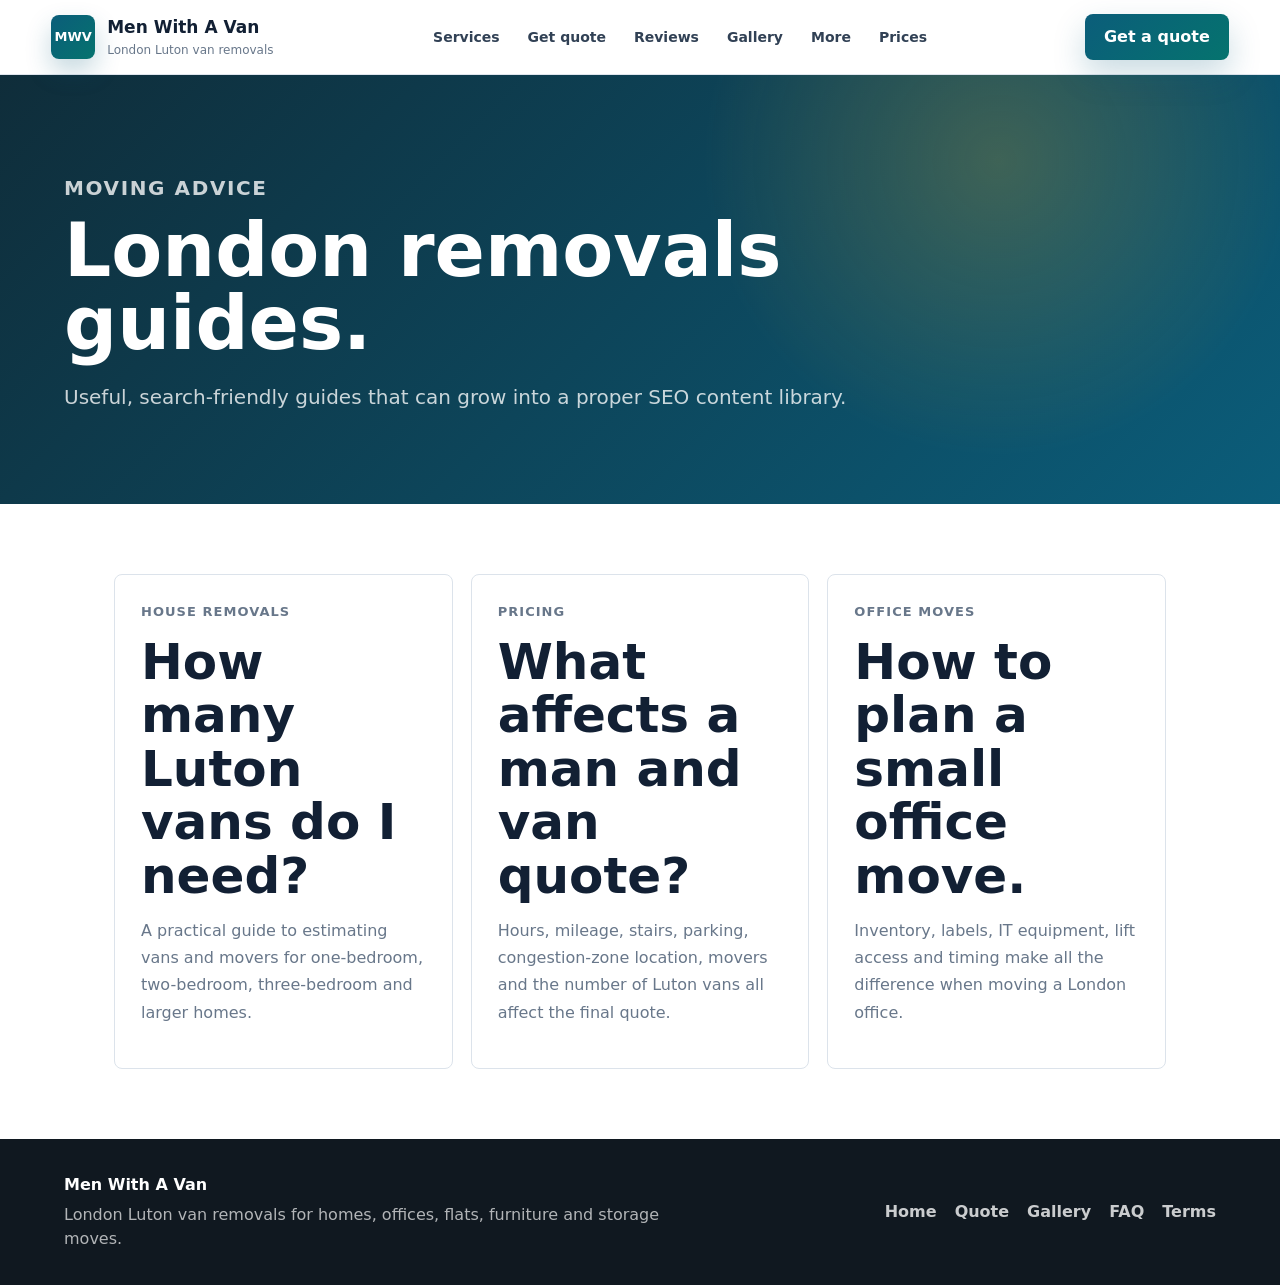
==== commit defc8800: "Restore Men With A Van brand wording" ====
--- a/outputs/menwithvan-demo/blog.html
+++ b/outputs/menwithvan-demo/blog.html
@@ -3,14 +3,14 @@
   <head>
     <meta charset="utf-8">
     <meta name="viewport" content="width=device-width, initial-scale=1">
-    <title>Moving Advice | Men With Van London</title>
-    <meta name="description" content="Moving advice from Men With Van, covering London Luton van removals, packing, stairs, office moves, furniture delivery and moving costs.">
+    <title>Moving Advice | Men With A Van London</title>
+    <meta name="description" content="Moving advice from Men With A Van, covering London Luton van removals, packing, stairs, office moves, furniture delivery and moving costs.">
     <link rel="canonical" href="https://www.menwithvan.com/blog.html">
-    <link rel="stylesheet" href="styles.css?v=20260619-step3-color">
+    <link rel="stylesheet" href="styles.css?v=20260619-brand-a-van">
   </head>
   <body>
     <header class="site-header">
-      <a class="brand" href="/" aria-label="Men With Van home"><span class="brand-mark">MWV</span><span><strong>Men With Van</strong><small>London Luton van removals</small></span></a>
+      <a class="brand" href="/" aria-label="Men With A Van home"><span class="brand-mark">MWV</span><span><strong>Men With A Van</strong><small>London Luton van removals</small></span></a>
       <nav class="main-nav" aria-label="Main navigation"><a href="/#services">Services</a><a href="/#quote">Get quote</a><a href="reviews.html">Reviews</a><a href="gallery.html">Gallery</a><div class="nav-dropdown"><button type="button" aria-haspopup="true">More</button><div class="dropdown-menu"><a href="/#areas">Areas</a><a href="faq.html">FAQ</a><a href="blog.html">Moving advice</a><a href="terms-and-conditions.html">Terms</a></div></div><a href="/#prices">Prices</a></nav>
       <a class="header-cta" href="/#quote">Get a quote</a>
     </header>
@@ -28,6 +28,6 @@
         </div>
       </section>
     </main>
-    <footer class="site-footer"><div><strong>Men With Van</strong><p>London Luton van removals for homes, offices, flats, furniture and storage moves.</p></div><nav aria-label="Footer navigation"><a href="/">Home</a><a href="/#quote">Quote</a><a href="gallery.html">Gallery</a><a href="faq.html">FAQ</a><a href="terms-and-conditions.html">Terms</a></nav></footer>
+    <footer class="site-footer"><div><strong>Men With A Van</strong><p>London Luton van removals for homes, offices, flats, furniture and storage moves.</p></div><nav aria-label="Footer navigation"><a href="/">Home</a><a href="/#quote">Quote</a><a href="gallery.html">Gallery</a><a href="faq.html">FAQ</a><a href="terms-and-conditions.html">Terms</a></nav></footer>
   </body>
 </html>
--- a/outputs/menwithvan-demo/styles.css
+++ b/outputs/menwithvan-demo/styles.css
@@ -1418,6 +1418,78 @@
   background: #fbfdff;
 }
 
+.walkthrough-section {
+  background:
+    linear-gradient(135deg, rgba(255, 246, 216, 0.72), rgba(255, 255, 255, 0.96) 48%, rgba(238, 247, 250, 0.96)),
+    #fff;
+  border-color: rgba(240, 180, 41, 0.34);
+}
+
+.walkthrough-upload-card {
+  display: grid;
+  grid-template-columns: repeat(2, minmax(0, 1fr));
+  gap: 12px;
+}
+
+.walkthrough-dropzone,
+.walkthrough-capture {
+  display: grid;
+  gap: 6px;
+  min-width: 0;
+  padding: 16px;
+  color: var(--brand-dark);
+  background: rgba(255, 255, 255, 0.92);
+  border: 1px dashed rgba(11, 93, 122, 0.34);
+  border-radius: 8px;
+  box-shadow: 0 12px 28px rgba(13, 32, 51, 0.06);
+  cursor: pointer;
+}
+
+.walkthrough-dropzone strong,
+.walkthrough-capture strong {
+  font-size: 16px;
+}
+
+.walkthrough-dropzone span,
+.walkthrough-capture span,
+.walkthrough-upload-note {
+  color: var(--muted);
+  font-size: 13px;
+}
+
+.walkthrough-dropzone input,
+.walkthrough-capture input {
+  margin-top: 6px;
+  padding: 10px;
+  background: #f8fbfd;
+  border: 1px solid var(--line);
+  border-radius: 8px;
+}
+
+.walkthrough-upload-note,
+.walkthrough-file-list {
+  grid-column: 1 / -1;
+  margin: 0;
+}
+
+.walkthrough-file-list {
+  padding: 12px 14px;
+  color: var(--text);
+  font-size: 13px;
+  background: #fff;
+  border: 1px solid rgba(11, 93, 122, 0.14);
+  border-radius: 8px;
+}
+
+.walkthrough-file-list ul {
+  margin: 8px 0 0;
+  padding-left: 18px;
+}
+
+.walkthrough-file-list li + li {
+  margin-top: 3px;
+}
+
 .booking-panel button {
   width: 100%;
   margin-top: 16px;
@@ -2272,6 +2344,7 @@
   .date-time-grid,
   .schedule-board,
   .booking-hero-card,
+  .walkthrough-upload-card,
   .booking-progress-strip {
     grid-template-columns: 1fr;
   }
